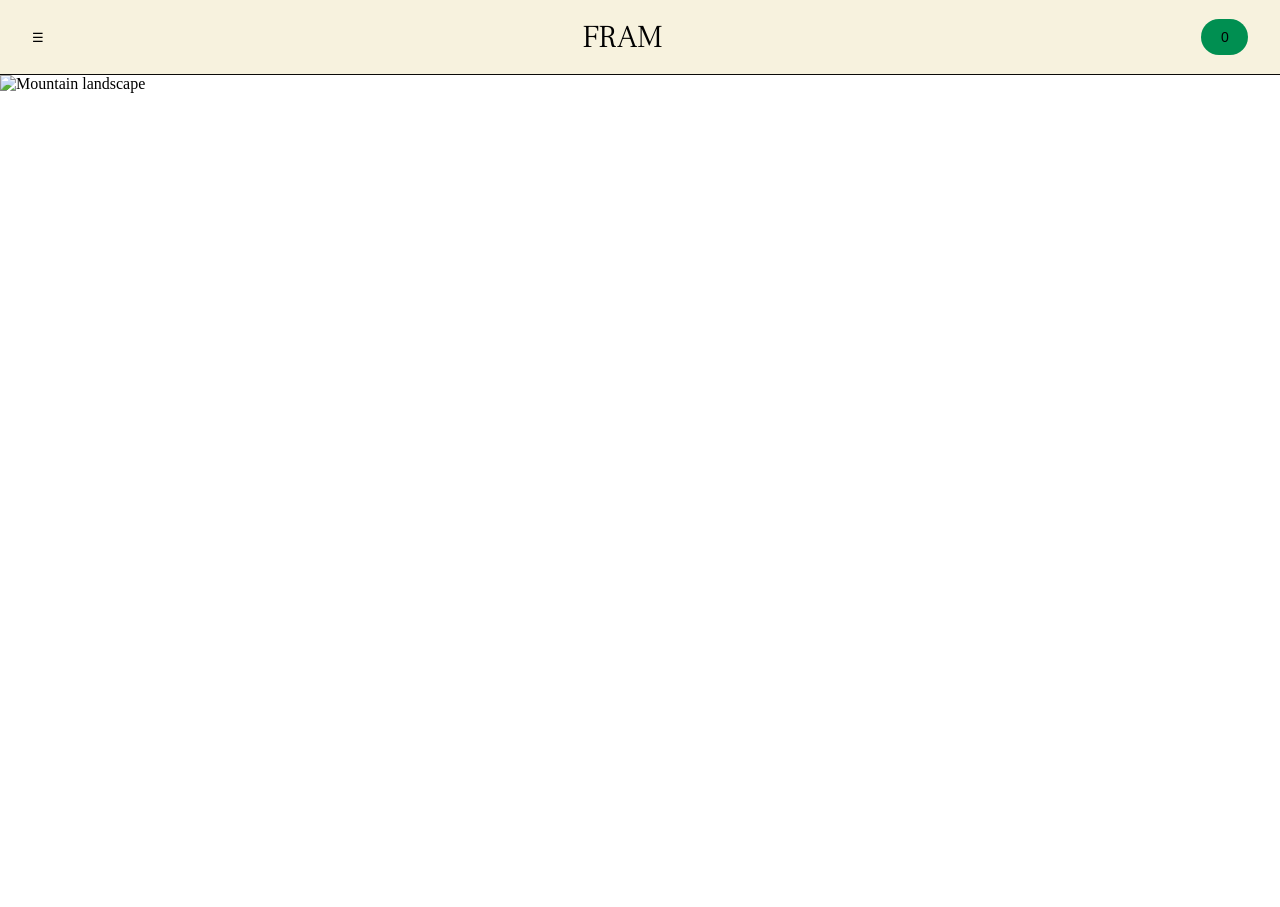
==== index.html @ eb49d2df "Made intro section on landing page for desktop" ====
<!DOCTYPE html>
<html>
    <head>
        <title>FRAM</title>

        <link rel="preconnect" href="https://fonts.googleapis.com">
        <link rel="preconnect" href="https://fonts.gstatic.com" crossorigin>
        <link href="https://fonts.googleapis.com/css2?family=Arimo:ital,wght@0,400..700;1,400..700&family=Frank+Ruhl+Libre:wght@300&display=swap" rel="stylesheet">

        <link rel="stylesheet" href="style.css">
    </head>

    <body>
        <nav class="navbar">
            
          <button class="menu-btn">
           ☰
          </button>

          <h1 class="logo">FRAM</h1>

          <button class="cart-button">
            0
          </button>

        </nav>

        <section class="intro">

            <img
            src="images/header.png"
            alt="Mountain landscape"
            class="intro-image"
        >

            <div class="overlay-content">

                <h2 class="intro-title">FRAM</h2>

                <div class="divider"></div>

                <p class="tagline">
                    Home delivery from<br>your local farms
                </p>

            </div>



        </section>


    </body>
</html>
---- style.css ----
* {
    margin: 0;
    padding: 0;
    box-sizing: border-box;
}
.navbar {

    display: flex;
    justify-content: space-between;
    align-items: center;

    padding: 16px 32px;

    background: #F7F2DE;

    border-bottom: 1px solid #0B0A08;
}

.logo {
    font-family: "Frank Ruhl Libre", serif;
    font-size: 32px;
    font-weight: 300;
    font-style: light;
}

.menu-btn {
    border: none;
    background: transparent;
    padding: 0;

}

.cart-button {
    width: 47px;
    padding: 10px;

    border: none;
    border-radius: 50px;

    background: #008F51;

    font-family: "Arimo", sans-serif;
    font-size: 14px;
    font-weight: 400;

    display: flex;
    justify-content: center;
    align-items: center;
}

.intro {
    position: relative;
    height: calc(100vh - 68px);
    max-height: 850px;
    overflow: hidden;
}

.intro-image {
    width: 100%;
    height: 100%;
    object-fit: cover;
    display: block;
}

.overlay-content {
    position: absolute;

    top: 50%;
    left: 50%;

    transform: translate(-50%, -50%);

    text-align: center;
    color: #FFFFFF;
}

.intro-title {
    font-family: "Frank Ruhl Libre", serif;
    font-weight: 300;
    font-style: light;
    font-size: 200px;
    color: #FFFFFF;
    line-height: 1;

    margin-bottom: 30px;
}

.divider {
    width: 2px;
    height: 208px;

    background: #FFFFFF;

    margin: 0 auto 50px auto;
}

.tagline {
    font-family: "Arimo", sans-serif;
    font-size: 36px;
    font-weight: 400;
    text-transform: uppercase;

    color: #FFFFFF;
    text-align: center;
}
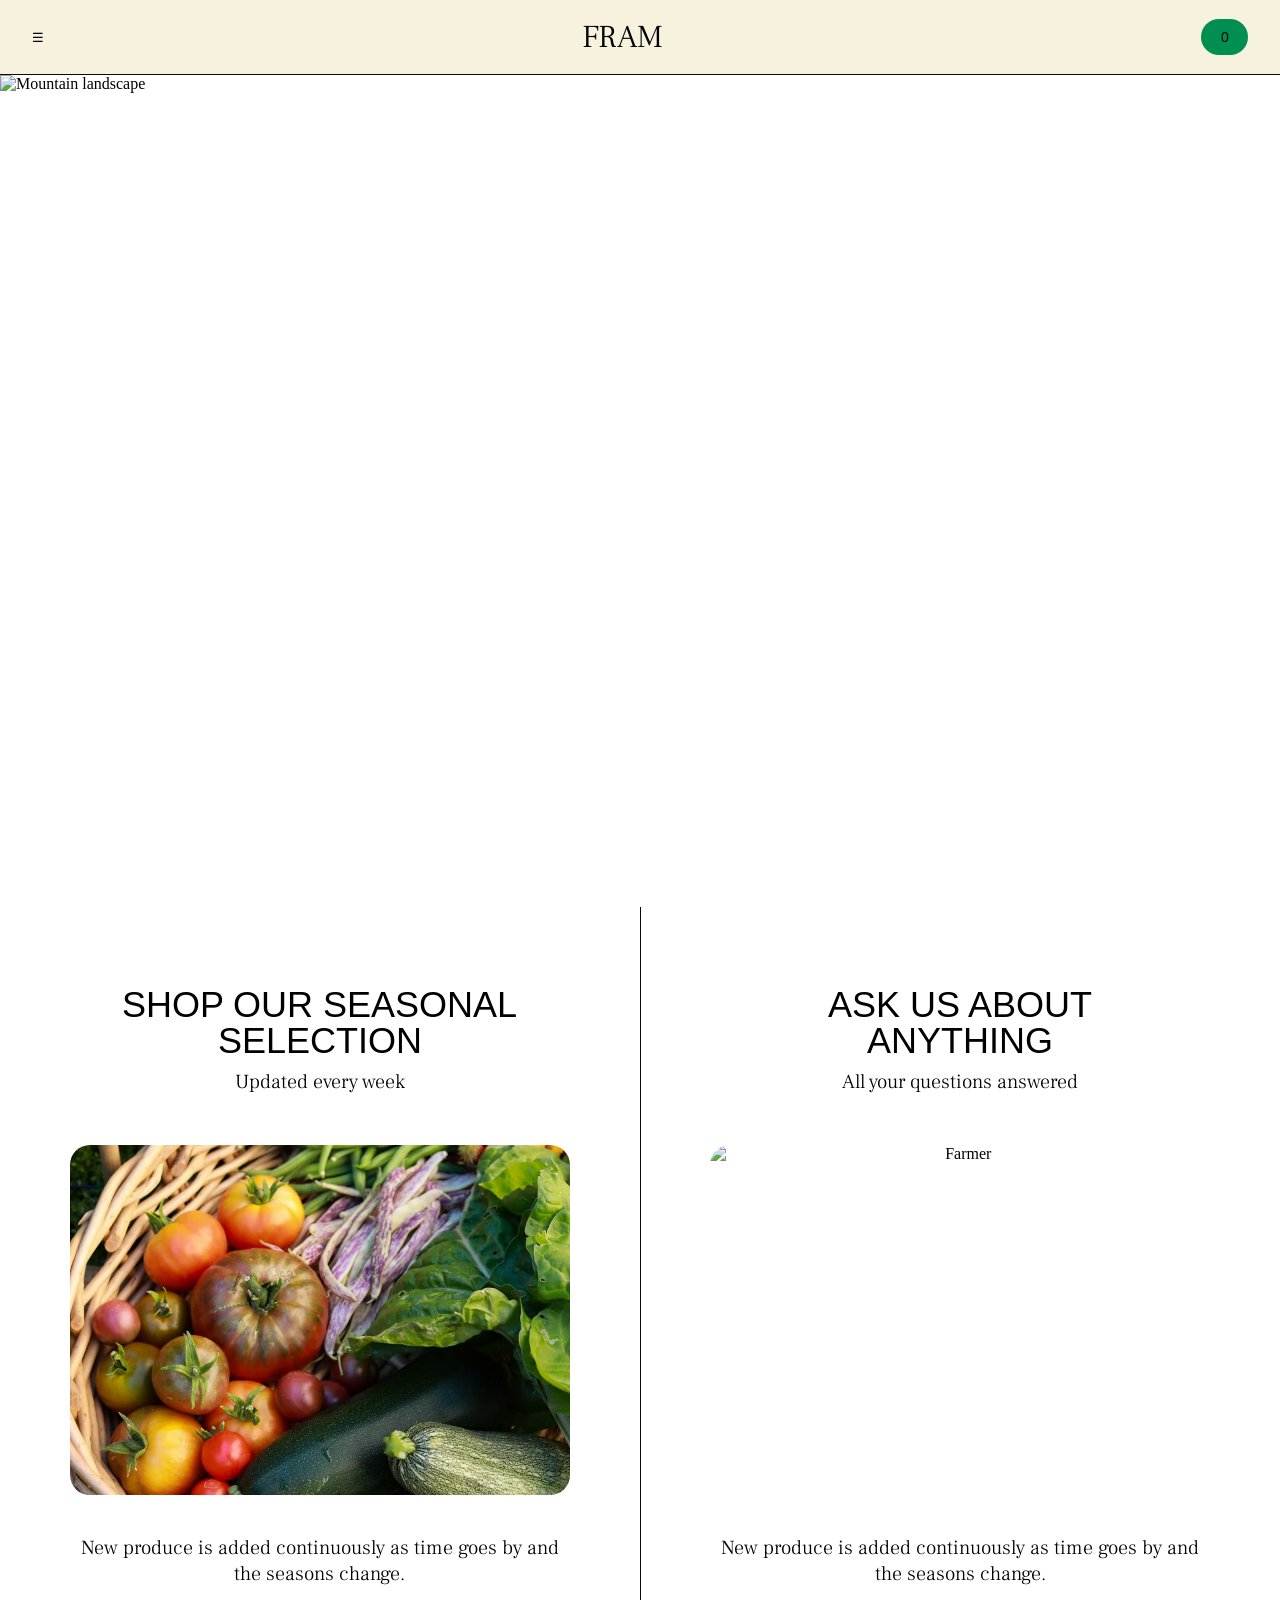
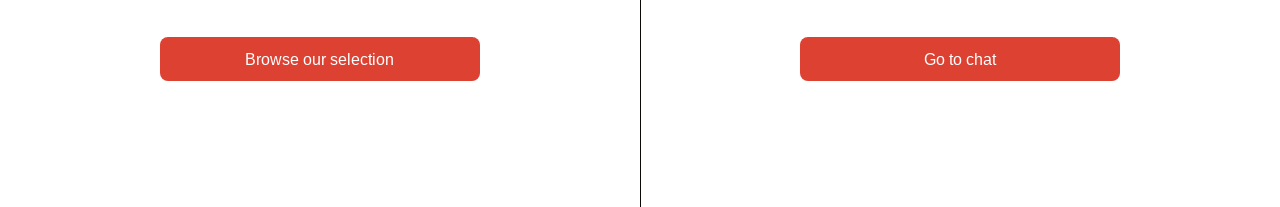
==== commit 8bb2bf84: "Added selection page for desktop" ====
--- a/index.html
+++ b/index.html
@@ -45,9 +45,48 @@
 
             </div>
 
+        </section>
 
+        <!-- SELECTION PAGE -->
 
-        </section>
+        <section class="container">
+
+            <!-- Card 1 -->
+            <div class="card">
+
+              <h3>SHOP OUR SEASONAL SELECTION</h3>
+
+              <p class="subtitle">Updated every week</p>
+
+              <img src="images/shop selection.png" alt="Vegetables">
+
+              <p class="description">
+                New produce is added continuously as time goes by
+                and the seasons change.
+              </p>
+
+              <button>Browse our selection</button>
+
+           </div>
+
+           <!-- Card 2 -->
+           <div class="card">
+              <h3>ASK US ABOUT ANYTHING</h3>
+
+              <p class="subtitle">All your questions answered</p>
+
+              <img src="images/chat.png" alt="Farmer">
+
+              <p class="description">
+                New produce is added continuously as time goes by
+                and the seasons change.
+              </p>
+
+              <button>Go to chat</button>
+
+           </div>
+
+    </section>
 
 
     </body>
--- a/style.css
+++ b/style.css
@@ -102,4 +102,135 @@
 
     color: #FFFFFF;
     text-align: center;
+}
+
+@media (max-width: 768px) {
+
+     .navbar {
+        padding: 16px;
+        min-height: 68px;
+
+        display: flex;
+        justify-content: space-between;
+        align-items: center;
+    }
+
+    .menu-btn i,
+    .menu-btn {
+        font-size: 32px;
+        line-height: 1;
+    }
+
+    .intro {
+        height: calc(100vh - 68px);
+        max-height: 600px;
+    }
+
+    .intro-title {
+        font-size: 75px;
+    }
+
+    .overlay-content {
+        top: 50%;
+    }
+
+   .tagline {
+        font-size: 24px;
+        text-transform: none;
+
+        width: 320px;
+        max-width: 90vw;
+        margin: 0 auto;
+    }
+
+    .divider {
+        height: 250px;
+        width: 1px;
+    }
+
+}
+
+/* SELECTION PAGE */
+
+.container {
+    display: flex;
+    justify-content: center;
+    align-items: stretch;
+
+    min-height: 100vh;
+}
+
+
+.card {
+    flex: 1;
+
+    display: flex;
+    flex-direction: column;
+    align-items: center;
+
+    padding: 80px 50px;
+    text-align: center;
+}
+
+.card:first-child {
+    border-right: 1px solid #0B0A08;
+}
+
+.card h3 {
+    max-width: 400px;
+
+    font-family: "Arimo", sans-serif;
+    font-size: 36px;
+    font-weight: 400;
+    text-transform: uppercase;
+    line-height: 1;
+    margin-bottom: 10px;
+}
+
+.subtitle {
+    font-family: "Frank Ruhl Libre", serif;
+    font-weight: 300;
+    font-style: light;
+    font-size: 20px;
+    margin-bottom: 50px;
+}
+
+.description {
+    max-width: 500px;
+
+    margin: 40px 0;
+
+    font-family: "Frank Ruhl Libre", serif;
+    font-weight: 300;
+    font-style: light;
+    font-size: 20px;
+}
+
+.card img {
+    width: 100%;
+    max-width: 500px;
+
+    height: 350px;
+
+    object-fit: cover;
+    border-radius: 20px;
+}
+
+.card button {
+    margin-top: 10px;
+
+    width: 320px;
+    height: 44px;
+
+    background: #DC4131;
+    color: #FFFFFF;
+
+    font-family: "Arimo", sans-serif;
+    font-size: 16px;
+    font-weight: 400;
+
+    border: none;
+    border-radius: 8px;
+
+    padding: 10px 16px;
 }
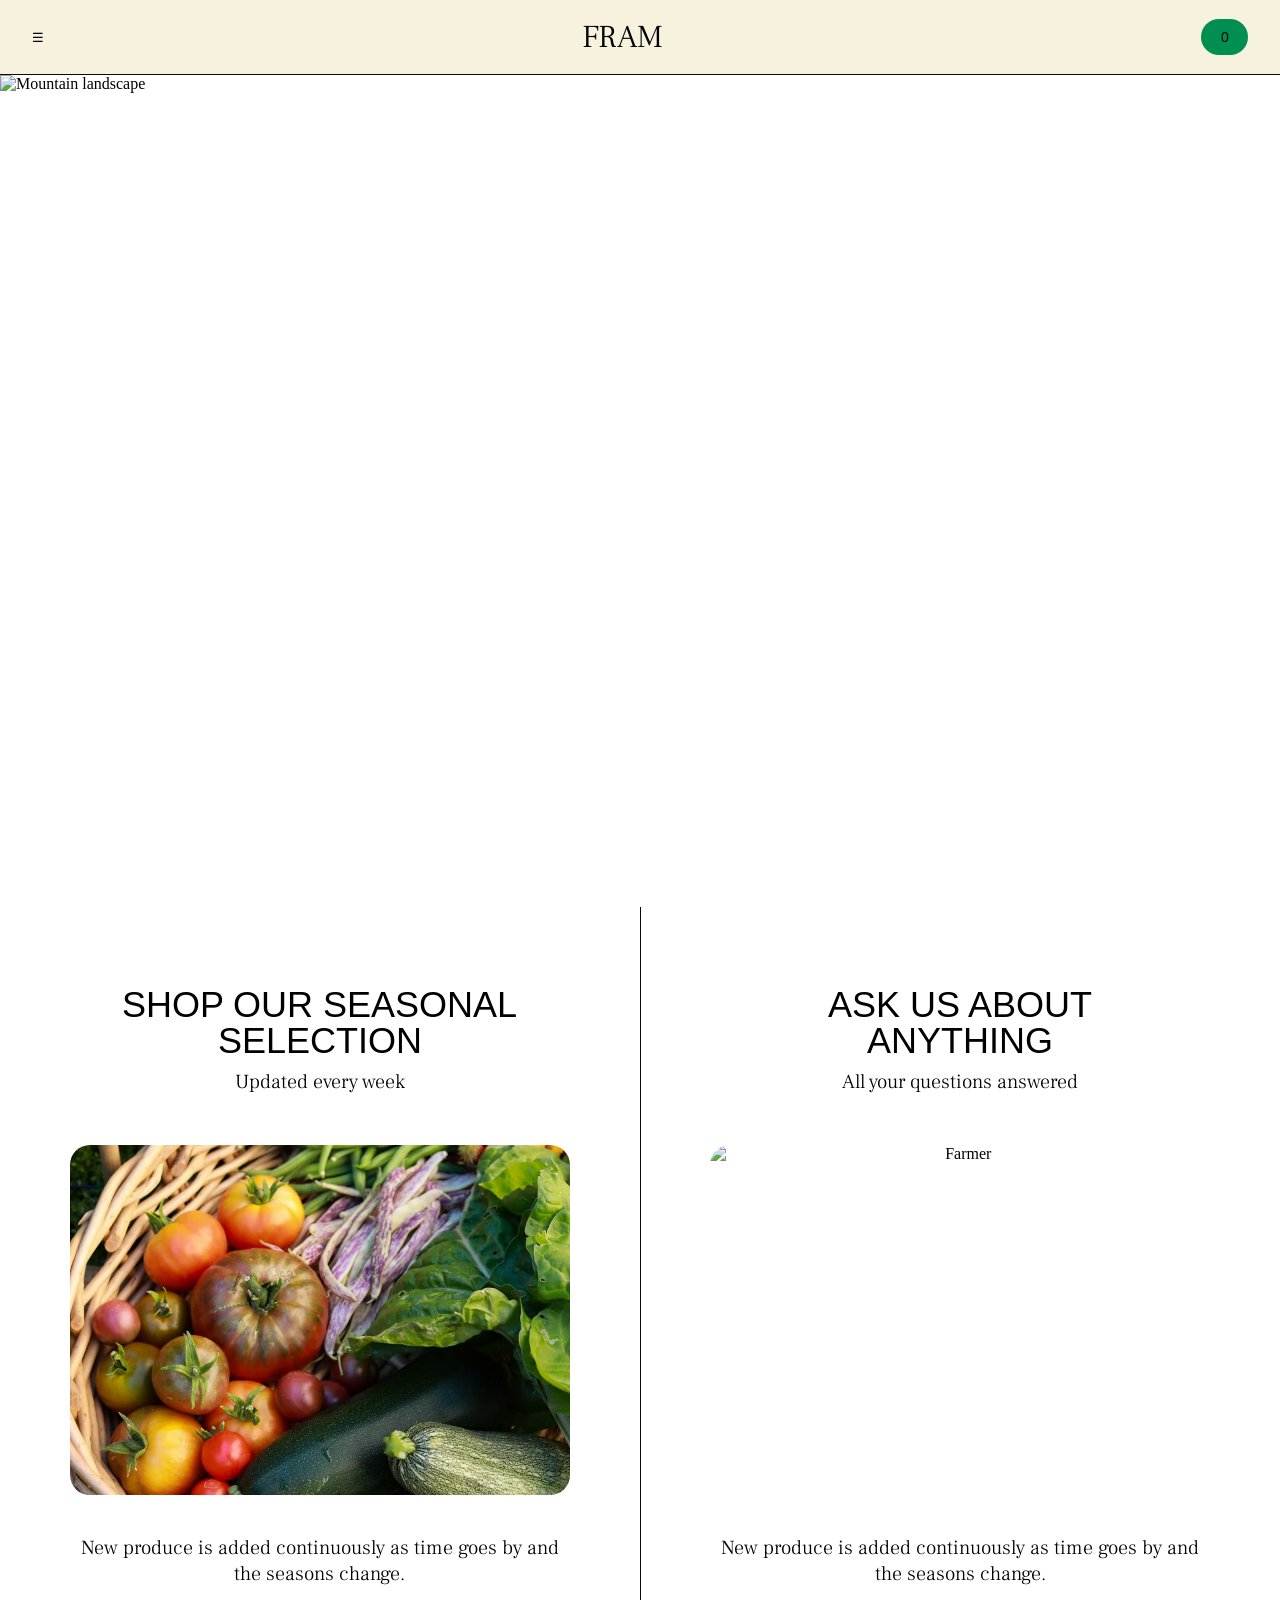
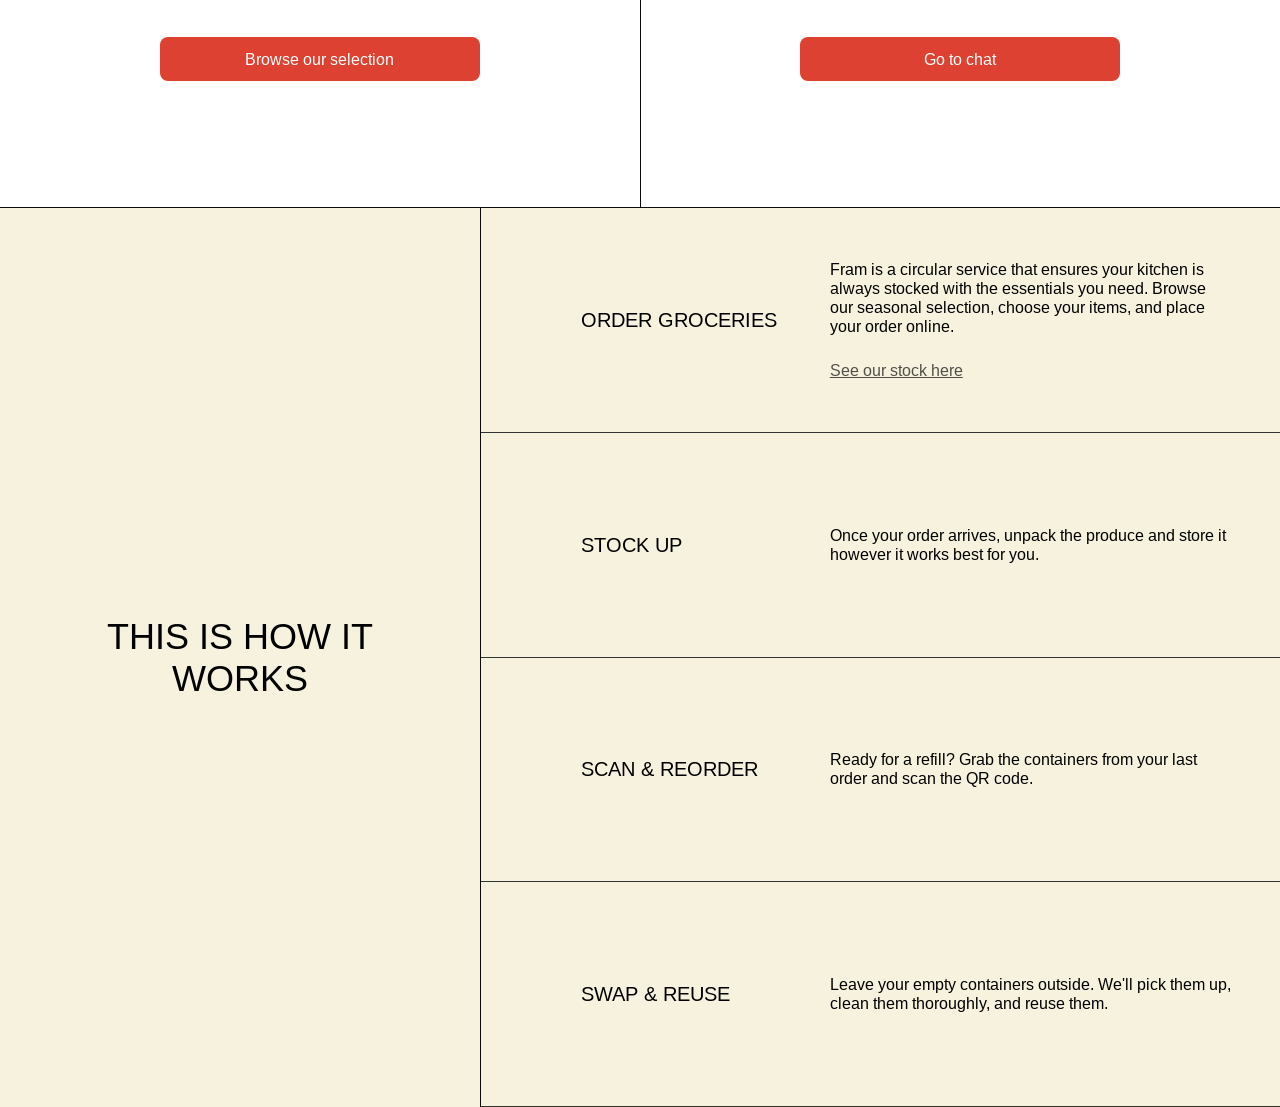
==== commit fd22409c: "Added "how it works" page for desktop" ====
--- a/index.html
+++ b/index.html
@@ -88,6 +88,68 @@
 
     </section>
 
+    <!-- HOW IT WORKS -->
+
+    <section class="how-it-works">
+
+  <div class="title-panel">
+    <h3>THIS IS HOW IT WORKS</h3>
+  </div>
+
+  <div class="steps">
+
+    <div class="step">
+      <h4>ORDER GROCERIES</h4>
+
+      <div class="content">
+        <p>
+          Fram is a circular service that ensures your kitchen is always
+          stocked with the essentials you need. Browse our seasonal
+          selection, choose your items, and place your order online.
+        </p>
+
+        <a href="#">See our stock here</a>
+      </div>
+    </div>
+
+    <div class="step">
+      <h4>STOCK UP</h4>
+
+      <div class="content">
+        <p>
+          Once your order arrives, unpack the produce and store it however
+          it works best for you.
+        </p>
+      </div>
+    </div>
+
+    <div class="step">
+      <h4>SCAN & REORDER</h4>
+
+      <div class="content">
+        <p>
+          Ready for a refill? Grab the containers from your last order and
+          scan the QR code.
+        </p>
+      </div>
+    </div>
+
+    <div class="step">
+      <h4>SWAP & REUSE</h4>
+
+      <div class="content">
+        <p>
+          Leave your empty containers outside. We'll pick them up, clean
+          them thoroughly, and reuse them.
+        </p>
+      </div>
+    </div>
+
+  </div>
+
+</section>
+
+
 
     </body>
 </html>
--- a/style.css
+++ b/style.css
@@ -104,6 +104,195 @@
     text-align: center;
 }
 
+
+/* SELECTION PAGE */
+
+
+.container {
+    background-color: #FFFFFF;
+    display: flex;
+    justify-content: center;
+    align-items: stretch;
+
+    min-height: 100vh;
+}
+
+
+.card {
+    flex: 1;
+
+    display: flex;
+    flex-direction: column;
+    align-items: center;
+
+    padding: 80px 50px;
+    text-align: center;
+}
+
+.card:first-child {
+    border-right: 1px solid #0B0A08;
+}
+
+.card h3 {
+    max-width: 400px;
+
+    font-family: "Arimo", sans-serif;
+    font-size: 36px;
+    font-weight: 400;
+    text-transform: uppercase;
+    line-height: 1;
+    margin-bottom: 10px;
+}
+
+.card p {
+    font-family: "Frank Ruhl Libre", serif;
+    font-weight: 300;
+    font-style: light;
+    font-size: 20px;
+}
+
+.subtitle {
+    margin-bottom: 50px;
+}
+
+.description {
+    max-width: 500px;
+
+    margin: 40px 0;
+}
+
+.card img {
+    width: 100%;
+    max-width: 500px;
+
+    height: 350px;
+
+    object-fit: cover;
+    border-radius: 20px;
+}
+
+.card button {
+    margin-top: 10px;
+
+    width: 320px;
+    height: 44px;
+
+    background: #DC4131;
+    color: #FFFFFF;
+
+    font-family: "Arimo", sans-serif;
+    font-size: 16px;
+    font-weight: 400;
+
+    border: none;
+    border-radius: 8px;
+
+    padding: 10px 16px;
+}
+
+/* HOW IT WORKS */
+
+/* Outer container */
+
+.how-it-works {
+  display: flex;
+
+  min-height: 100vh;
+
+  background: #F7F2DE;
+
+  border-top: 1px solid #0B0A08;
+}
+
+/* Left Column */
+
+.title-panel {
+  flex: 1;
+
+  display: flex;
+  justify-content: center;
+  align-items: center;
+  width: 489px;
+
+  padding: 40px;
+
+  border-right: 1px solid #0B0A08;
+}
+
+.title-panel h3 {
+    font-family: "Arimo", sans-serif;
+    font-size: 36px;
+    font-weight: 400;
+    text-transform: uppercase;
+    text-align: center;
+
+    max-width: 320px;
+}
+
+/* Right Column */
+
+.steps {
+  flex: 2;
+
+  display: flex;
+  flex-direction: column;
+}
+
+.step {
+  flex: 1;
+
+  display: flex;
+
+  border-bottom: 1px solid #333;
+
+}
+
+.step h4 {
+  flex: 1;
+
+  display: flex;
+  align-items: center;
+
+  padding: 0px 0px 0px 100px;
+
+  font-family: "Arimo", sans-serif;
+  font-size: 20px;
+  font-weight: 400;
+  text-transform: uppercase;
+}
+
+.content {
+  flex: 2;
+
+  display: flex;
+  flex-direction: column;
+  justify-content: center;
+
+  padding: 3rem;
+}
+
+.content p {
+  max-width: 500px;
+
+  font-family: "Arimo", sans-serif;
+  font-size: 16px;
+  font-weight: 400;
+  
+}
+
+.content a {
+  margin-top: 25px;
+
+  font-family: "Arimo", sans-serif;
+  font-size: 16px;
+  font-weight: 400;
+
+  color: #0B0A08B3;
+
+  }
+
+/* MOBILE */
+
 @media (max-width: 768px) {
 
      .navbar {
@@ -148,89 +337,39 @@
         width: 1px;
     }
 
-}
-
-/* SELECTION PAGE */
-
-.container {
-    display: flex;
-    justify-content: center;
-    align-items: stretch;
-
-    min-height: 100vh;
-}
-
-
-.card {
-    flex: 1;
-
-    display: flex;
-    flex-direction: column;
-    align-items: center;
-
-    padding: 80px 50px;
-    text-align: center;
-}
-
-.card:first-child {
-    border-right: 1px solid #0B0A08;
-}
-
-.card h3 {
-    max-width: 400px;
-
-    font-family: "Arimo", sans-serif;
-    font-size: 36px;
-    font-weight: 400;
-    text-transform: uppercase;
-    line-height: 1;
-    margin-bottom: 10px;
-}
-
-.subtitle {
-    font-family: "Frank Ruhl Libre", serif;
-    font-weight: 300;
-    font-style: light;
-    font-size: 20px;
-    margin-bottom: 50px;
-}
-
-.description {
-    max-width: 500px;
-
-    margin: 40px 0;
-
-    font-family: "Frank Ruhl Libre", serif;
-    font-weight: 300;
-    font-style: light;
-    font-size: 20px;
-}
-
-.card img {
-    width: 100%;
-    max-width: 500px;
-
-    height: 350px;
-
-    object-fit: cover;
-    border-radius: 20px;
-}
-
-.card button {
-    margin-top: 10px;
-
-    width: 320px;
-    height: 44px;
-
-    background: #DC4131;
-    color: #FFFFFF;
-
-    font-family: "Arimo", sans-serif;
-    font-size: 16px;
-    font-weight: 400;
-
-    border: none;
-    border-radius: 8px;
-
-    padding: 10px 16px;
+    /* SELECTION PAGE */
+
+    .container {
+        flex-direction: column;
+    }
+
+    .card:first-child {
+        border-right: none;
+        border-bottom: 1px solid #0B0A08;
+    }
+
+    .card {
+        padding: 60px 20px;
+    }
+
+    .card h3 {
+        font-size: 24px;
+        line-height: 24px;
+    }
+
+    .card p {
+        font-size: 16px;
+        line-height: 100%;
+        letter-spacing: 0;
+    }
+
+    button {
+        width: 100%;
+        max-width: 330px;
+    }
+
+    .card img {
+        height: 250px;
+    }
+
 }
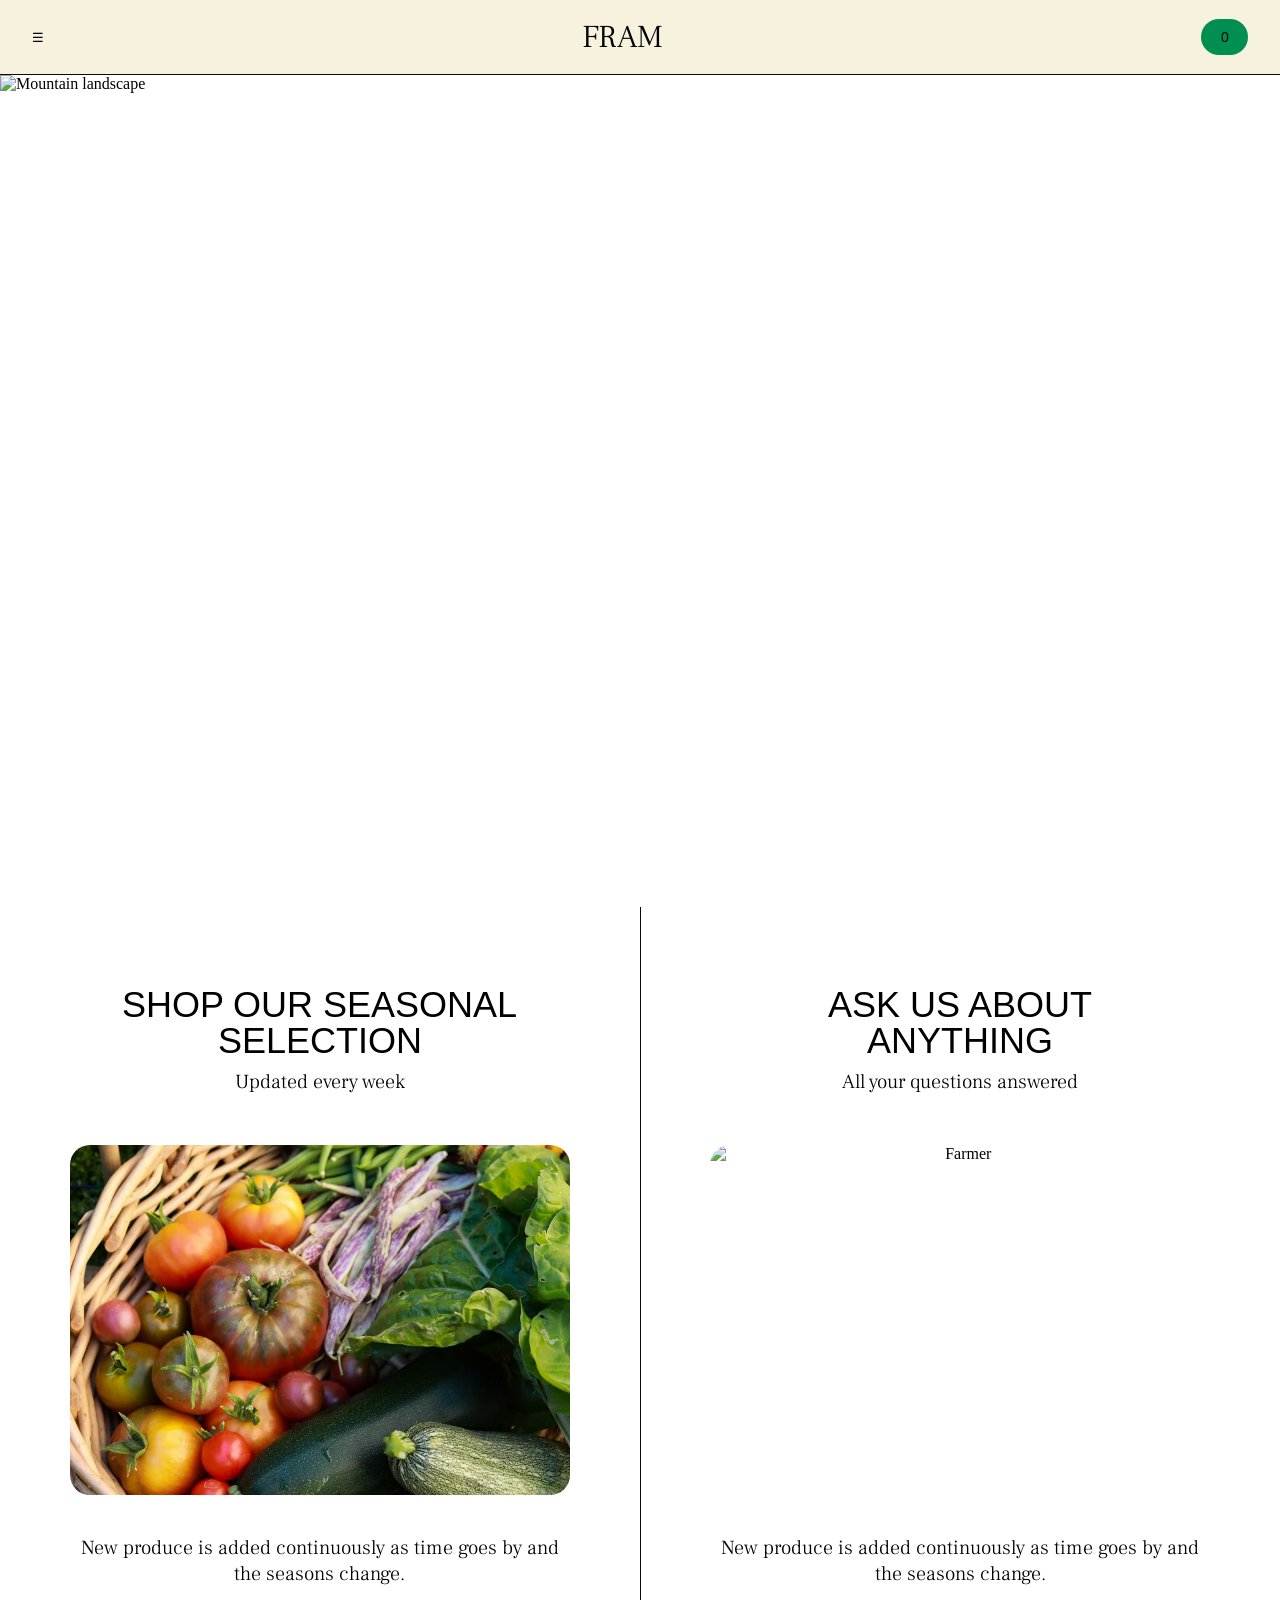
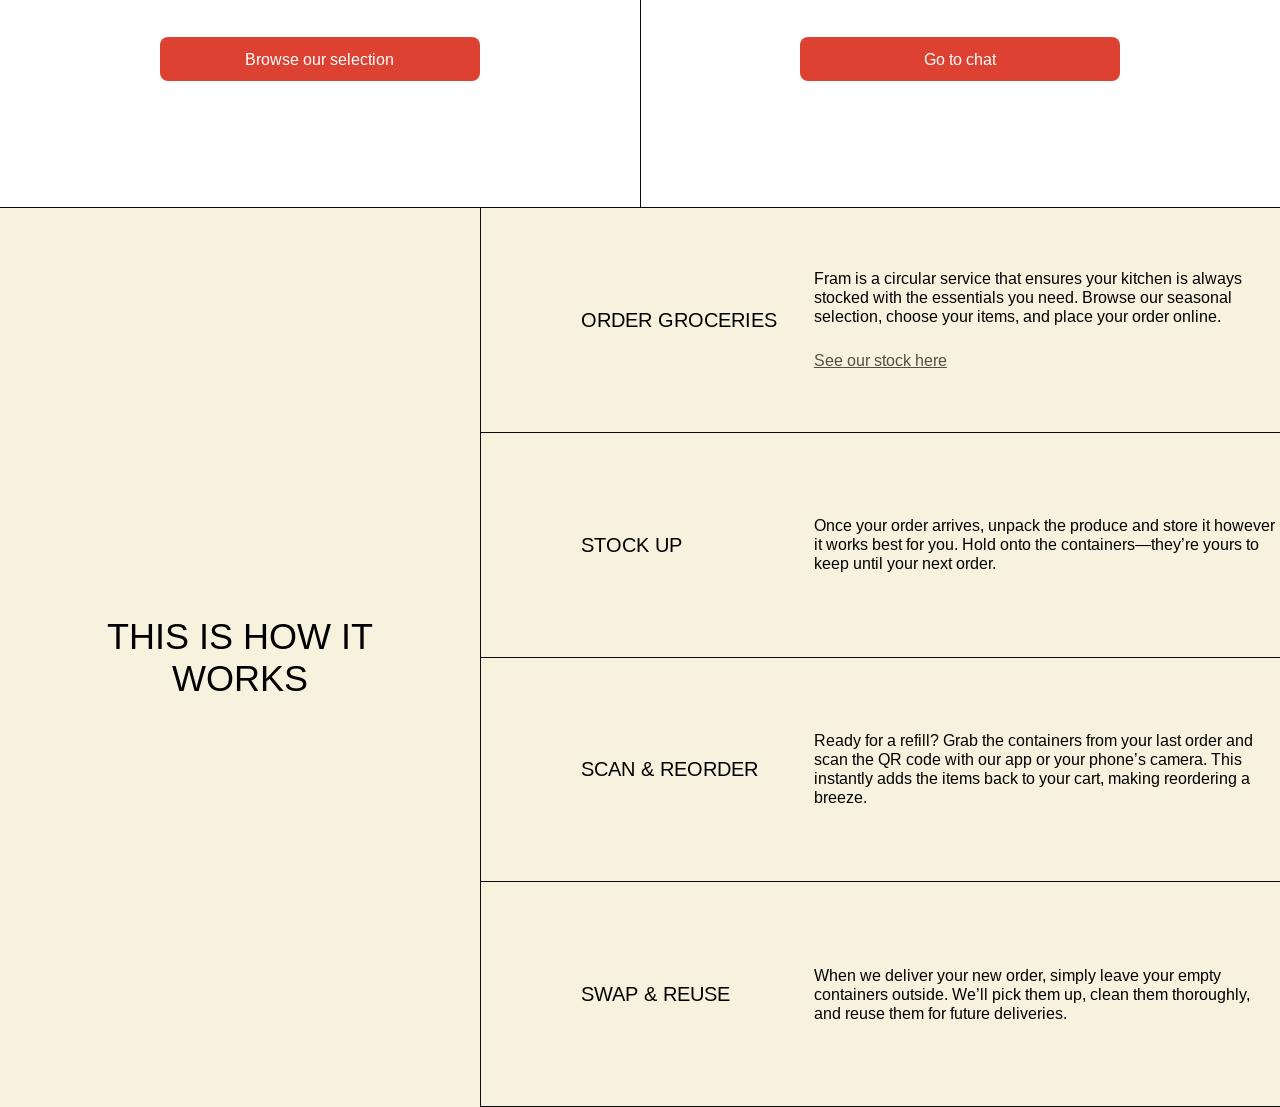
==== commit 5a85824e: "Made "how it works" page mobile responsive and corrected content text" ====
--- a/index.html
+++ b/index.html
@@ -117,8 +117,8 @@
 
       <div class="content">
         <p>
-          Once your order arrives, unpack the produce and store it however
-          it works best for you.
+          Once your order arrives, unpack the produce and store it however it works best for you. 
+          Hold onto the containers—they’re yours to keep until your next order.
         </p>
       </div>
     </div>
@@ -128,8 +128,8 @@
 
       <div class="content">
         <p>
-          Ready for a refill? Grab the containers from your last order and
-          scan the QR code.
+          Ready for a refill? Grab the containers from your last order and scan the QR code with our app or your phone’s camera. 
+          This instantly adds the items back to your cart, making reordering a breeze.
         </p>
       </div>
     </div>
@@ -139,8 +139,8 @@
 
       <div class="content">
         <p>
-          Leave your empty containers outside. We'll pick them up, clean
-          them thoroughly, and reuse them.
+        When we deliver your new order, simply leave your empty containers outside. 
+        We’ll pick them up, clean them thoroughly, and reuse them for future deliveries.
         </p>
       </div>
     </div>
--- a/style.css
+++ b/style.css
@@ -212,7 +212,6 @@
   display: flex;
   justify-content: center;
   align-items: center;
-  width: 489px;
 
   padding: 40px;
 
@@ -243,7 +242,7 @@
 
   display: flex;
 
-  border-bottom: 1px solid #333;
+  border-bottom: 1px solid #0B0A08;
 
 }
 
@@ -267,8 +266,6 @@
   display: flex;
   flex-direction: column;
   justify-content: center;
-
-  padding: 3rem;
 }
 
 .content p {
@@ -363,7 +360,7 @@
         letter-spacing: 0;
     }
 
-    button {
+    .card button {
         width: 100%;
         max-width: 330px;
     }
@@ -372,4 +369,42 @@
         height: 250px;
     }
 
-}+    /* HOW IT WORKS */
+
+    .how-it-works {
+    flex-direction: column;
+  }
+
+  /* TITLE */
+
+  .title-panel {
+    min-height: 200px;
+
+    padding: 90px 0px 45px 0px;
+
+    border-right: none;
+    border-bottom: 1px solid #0B0A08;
+  }
+
+  .title-panel h3 {
+    font-size: 24px;
+    max-width: 240px;
+  }
+
+  /* STEPS */
+
+  .step {
+    flex-direction: column;
+
+    gap: 24px;
+    padding: 45px
+  }
+
+  .step h4 {
+    font-size: 18px;
+    align-items: flex-start;
+    padding: 0px;
+  }
+
+}
+
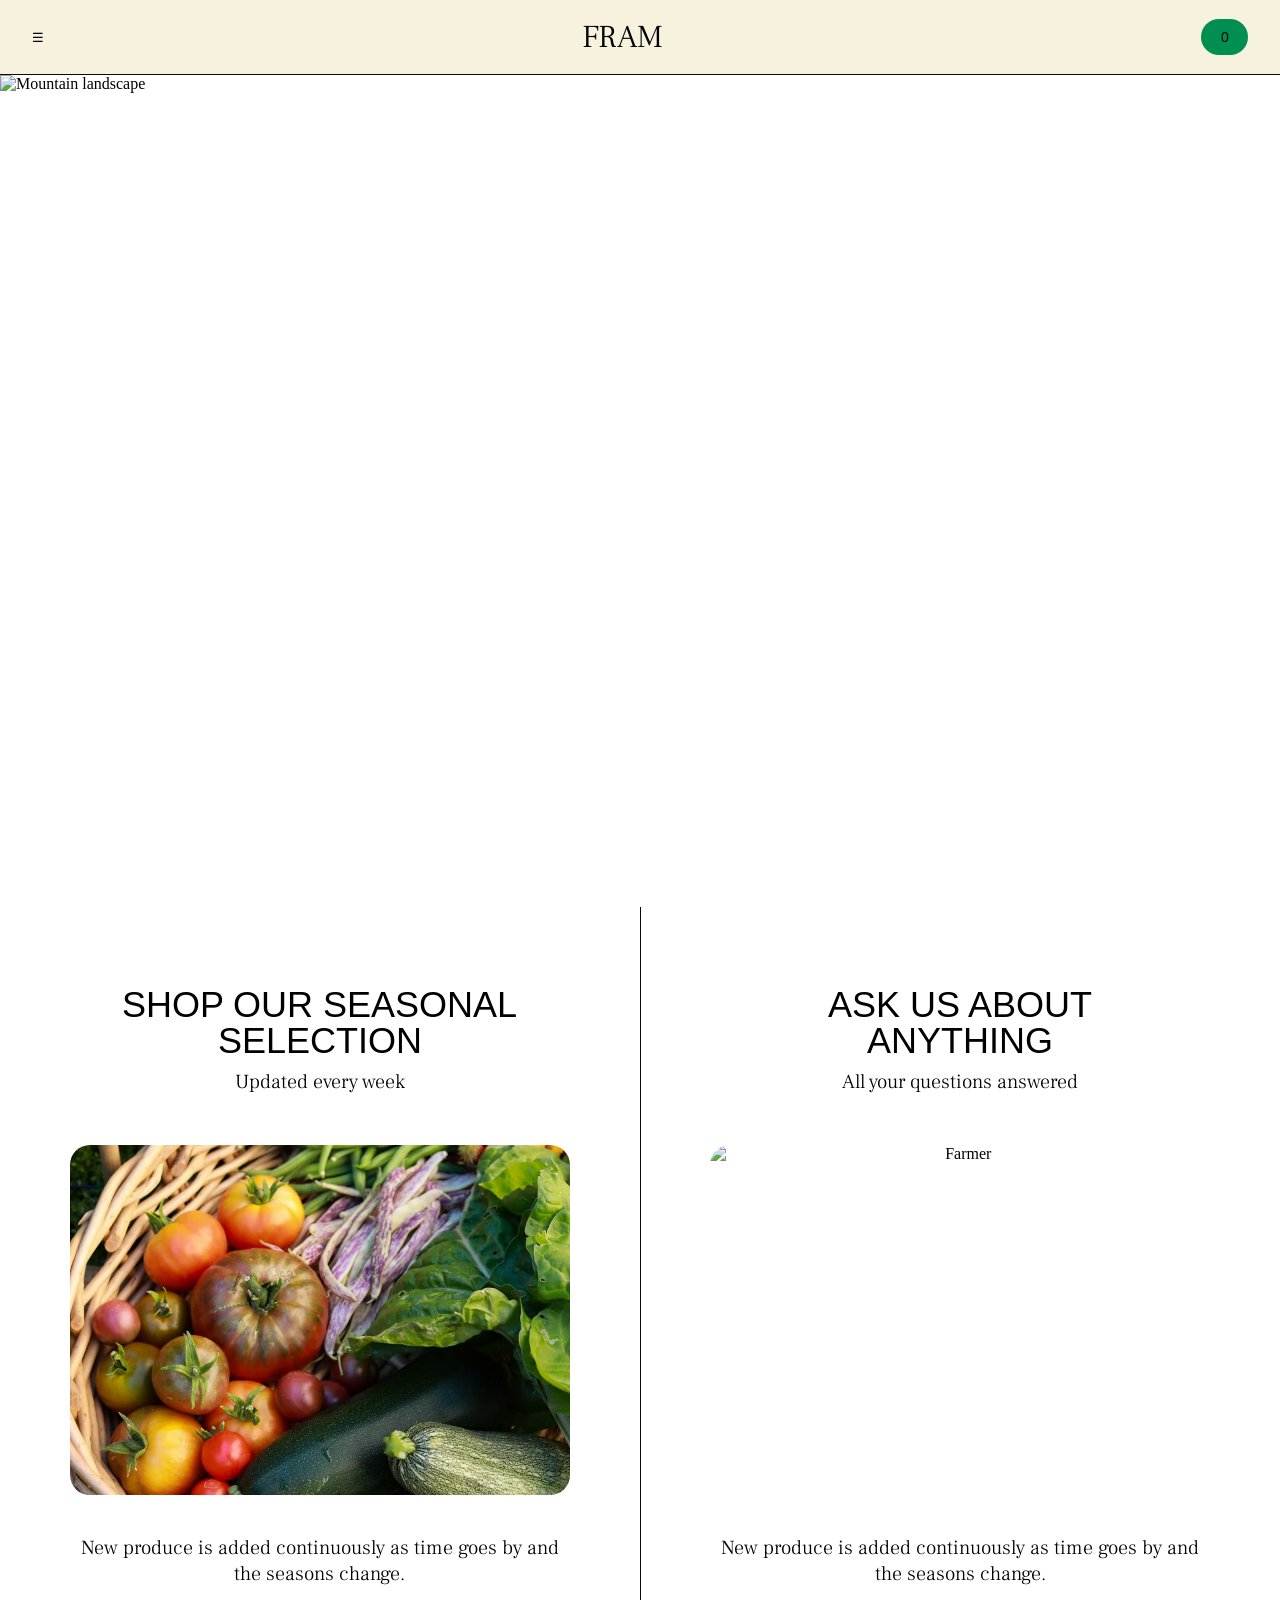
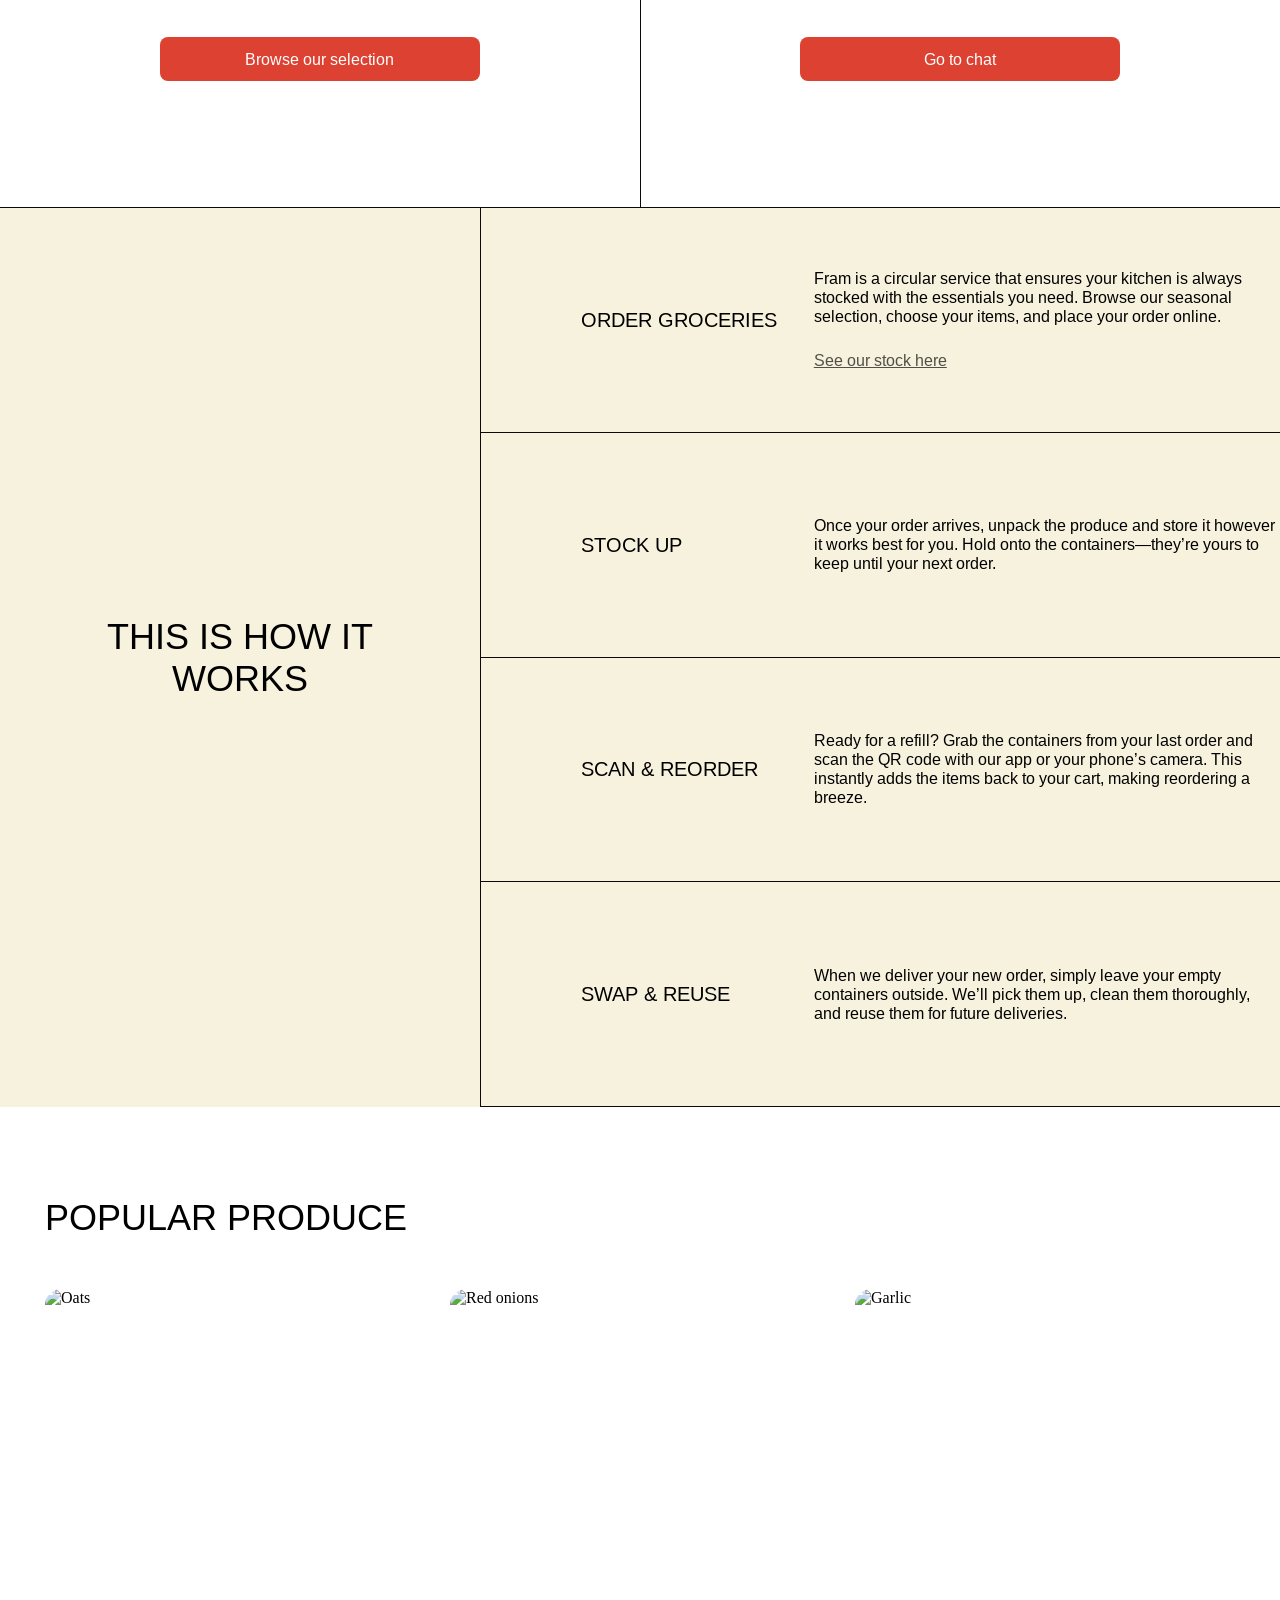
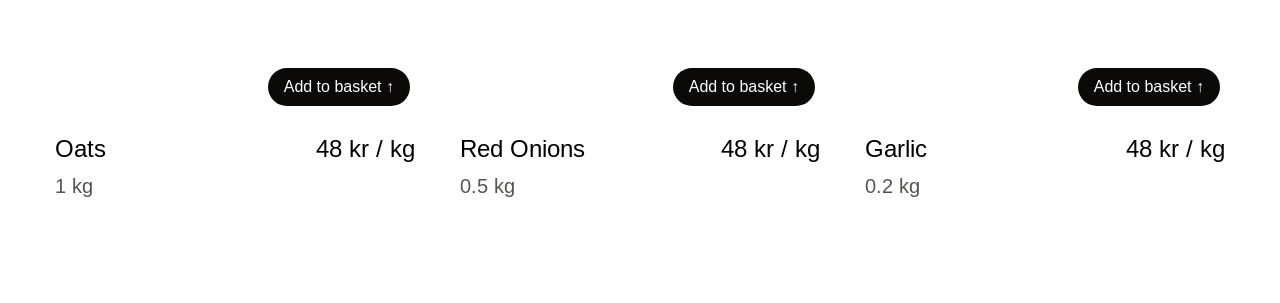
==== commit 2aa04ce9: "Added produce selection page for desktop and mobile" ====
--- a/index.html
+++ b/index.html
@@ -149,6 +149,106 @@
 
 </section>
 
+<!-- POPULAR PRODUCE -->
+
+<section class="popular-produce">
+
+  <h3 class="produce-heading">
+    POPULAR PRODUCE
+  </h3>
+
+  <div class="produce-list">
+
+    <article class="produce-card">
+
+      <div class="produce-image-wrapper">
+        
+        <img src="images/oats.png" alt="Oats"
+        class="produce-image">
+
+        <button class="basket-btn">
+          Add to basket ↑
+        </button>
+
+      </div>
+
+      <div class="produce-info">
+
+        <div class="produce-row">
+          <h4>Oats</h4>
+          <span>48 kr / kg</span>
+        </div>
+
+        <p>1 kg</p>
+
+      </div>
+
+    </article>
+
+
+
+    <!-- Product 2 -->
+        <article class="produce-card">
+
+            <div class="produce-image-wrapper">
+
+                <img
+                    src="images/red onions.png"
+                    alt="Red onions"
+                    class="produce-image">
+
+                <button class="basket-btn">
+                    Add to basket ↑
+                </button>
+
+            </div>
+
+            <div class="produce-info">
+
+                <div class="produce-row">
+                    <h4>Red Onions</h4>
+                    <span>48 kr / kg</span>
+                </div>
+
+                <p>0.5 kg</p>
+
+            </div>
+
+        </article>
+
+        <!-- Product 3 -->
+        <article class="produce-card">
+
+            <div class="produce-image-wrapper">
+
+                <img
+                    src="images/garlic.png"
+                    alt="Garlic"
+                    class="produce-image">
+
+                <button class="basket-btn">
+                    Add to basket ↑
+                </button>
+
+            </div>
+
+            <div class="produce-info">
+
+                <div class="produce-row">
+                    <h4>Garlic</h4>
+                    <span>48 kr / kg</span>
+                </div>
+
+                <p>0.2 kg</p>
+
+            </div>
+
+        </article>
+
+  </div>
+
+</section>
+
 
 
     </body>
--- a/style.css
+++ b/style.css
@@ -2,6 +2,7 @@
     margin: 0;
     padding: 0;
     box-sizing: border-box;
+
 }
 .navbar {
 
@@ -288,7 +289,133 @@
 
   }
 
+  /* POPULAR PRODUCE */
+
+/* Section Containe */
+
+.popular-produce {
+  background: #FFFFFF;
+
+  padding: 90px 45px;
+  gap: 45px;
+}
+
+/* Style heading */
+
+.produce-heading {
+  font-family: "Arimo", sans-serif;
+  font-size: 36px;
+  font-weight: 400;
+  text-transform: uppercase;
+
+  margin-bottom: 50px;
+}
+
+/*Horizontal Product Layout*/
+
+.produce-list {
+  display: flex;
+
+  gap: 25px;
+}
+
+/*Make Cards Flexible*/
+
+.produce-card {
+  flex: 1;
+  display: flex;
+  flex-direction: column;
+}
+
+/*Create the Image Area*/
+
+.produce-image-wrapper {
+  position: relative;
+
+  overflow: hidden;
+
+
+}
+
+/*Make Images Fill the Card*/
+
+.produce-image {
+  width: 100%;
+  height: 432px;
+
+  object-fit: cover;
+
+  border-radius: 16px;
+  display: block;
+}
+
+/*Position the Button*/
+
+.basket-btn {
+  position: absolute;
+
+  right: 15px;
+  bottom: 15px;
+
+  border: none;
+  border-radius: 44px;
+
+  background: #0B0A08;
+  color: #FFFFFF;
+
+  padding: 10px 16px;
+  gap: 10px;
+
+  font-size: 16px;
+
+}
+
+/*Build Product Information, The name and price sit on one line.*/
+
+.produce-info {
+  padding: 15px 10px;
+}
+.produce-row {
+  display: flex;
+
+  justify-content: space-between;
+
+  align-items: center;
+
+  margin-bottom: 10px;
+}
+
+/*Typography*/
+
+.produce-row h4 {
+  font-family: "Arimo", sans-serif;
+  font-size: 24px;
+  font-weight: 400;
+}
+
+.produce-row span {
+  font-family: "Arimo", sans-serif;
+  font-size: 24px;
+  font-weight: 400;
+}
+
+.produce-info p {
+
+  color: #0B0A08B3;
+
+  font-family: "Arimo", sans-serif;
+  font-size: 20px;
+  font-weight: 400;
+}
+
+
+
+
+
 /* MOBILE */
+
+
+
 
 @media (max-width: 768px) {
 
@@ -406,5 +533,46 @@
     padding: 0px;
   }
 
-}
-
+  /* PRODUCE SELECTION */
+
+   .produce-list {
+
+        overflow-x: auto;
+
+        display: flex;
+
+        gap: 20px;
+
+        padding-bottom: 20px;
+
+        scroll-behavior: smooth;
+    }
+
+    .produce-list::-webkit-scrollbar {
+    display: none;
+}
+
+    .produce-card {
+
+        min-width: 320px;
+
+        flex-shrink: 0;
+    }
+
+    .produce-heading {
+        font-size: 24px;
+    }
+    .produce-row h4 {
+        font-size: 20px;
+    }
+    
+    .produce-row span {
+        font-size: 20px;
+    }
+
+}
+
+
+
+
+
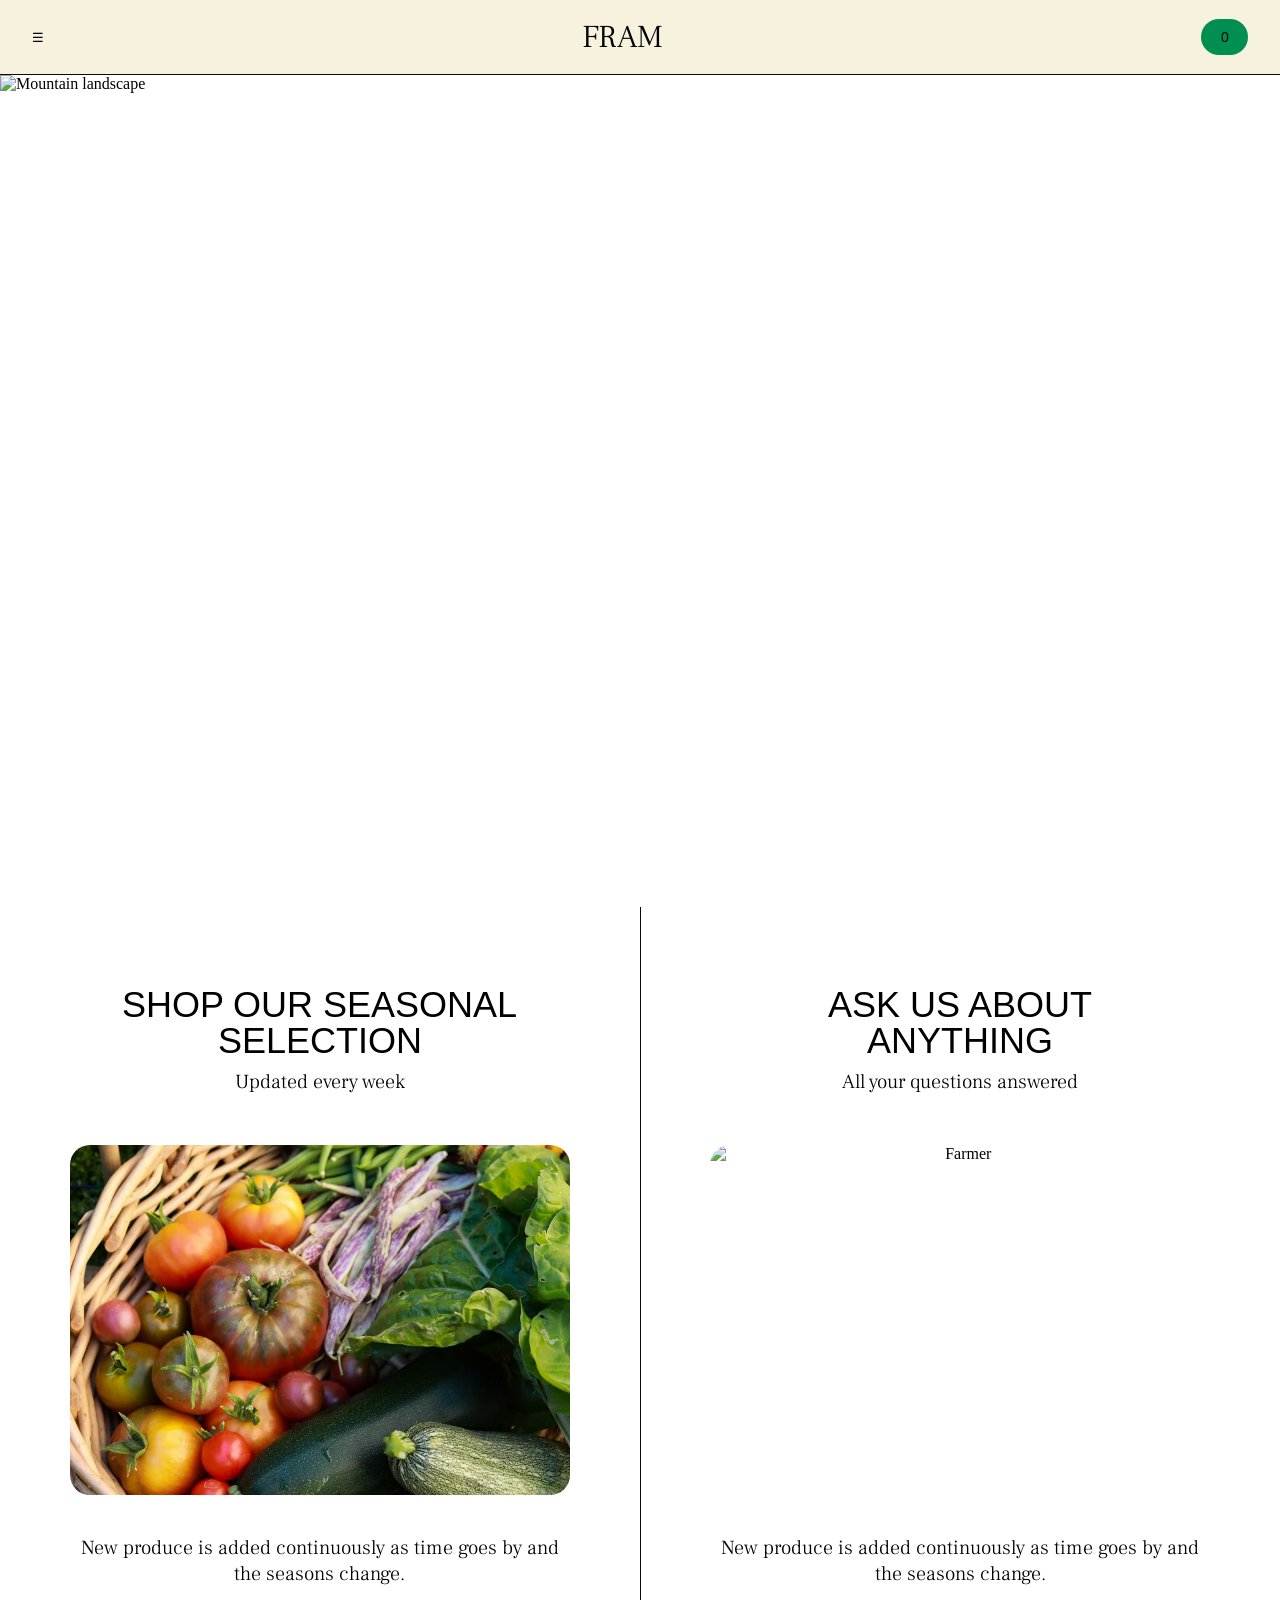
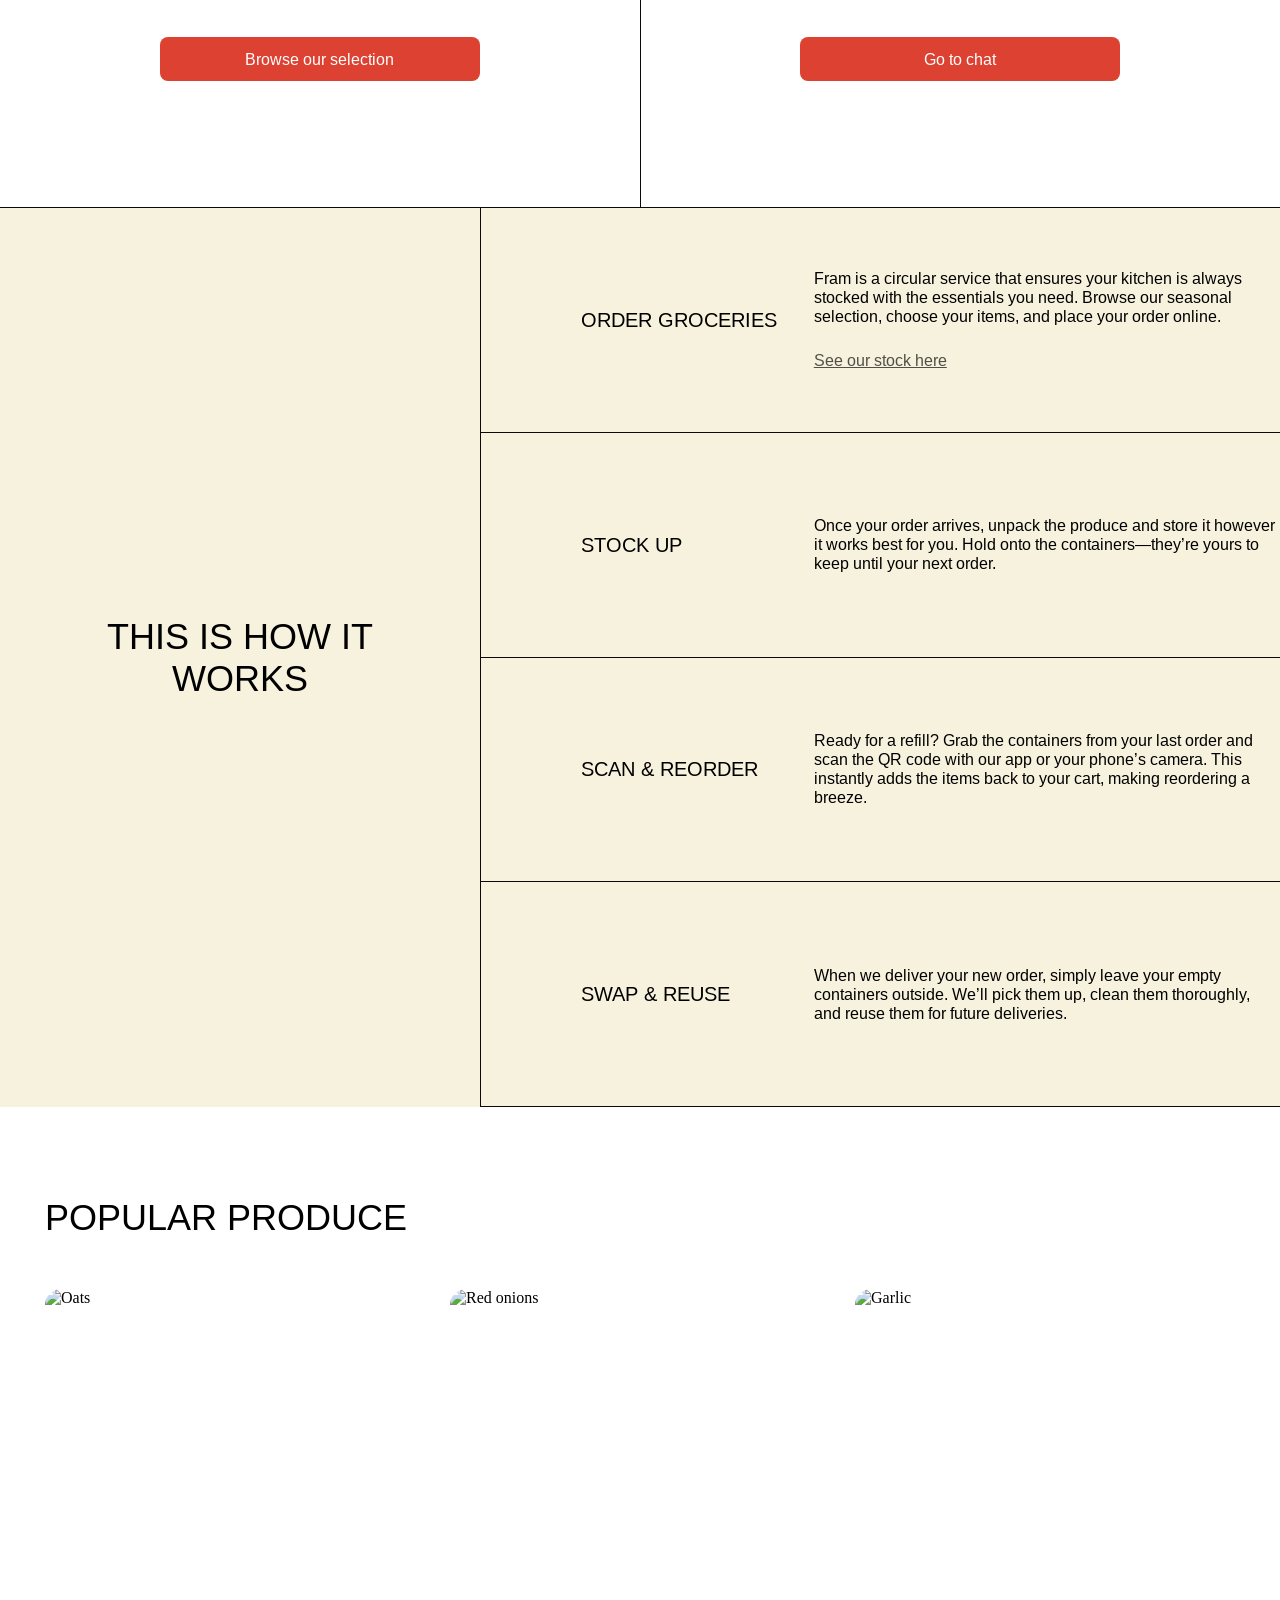
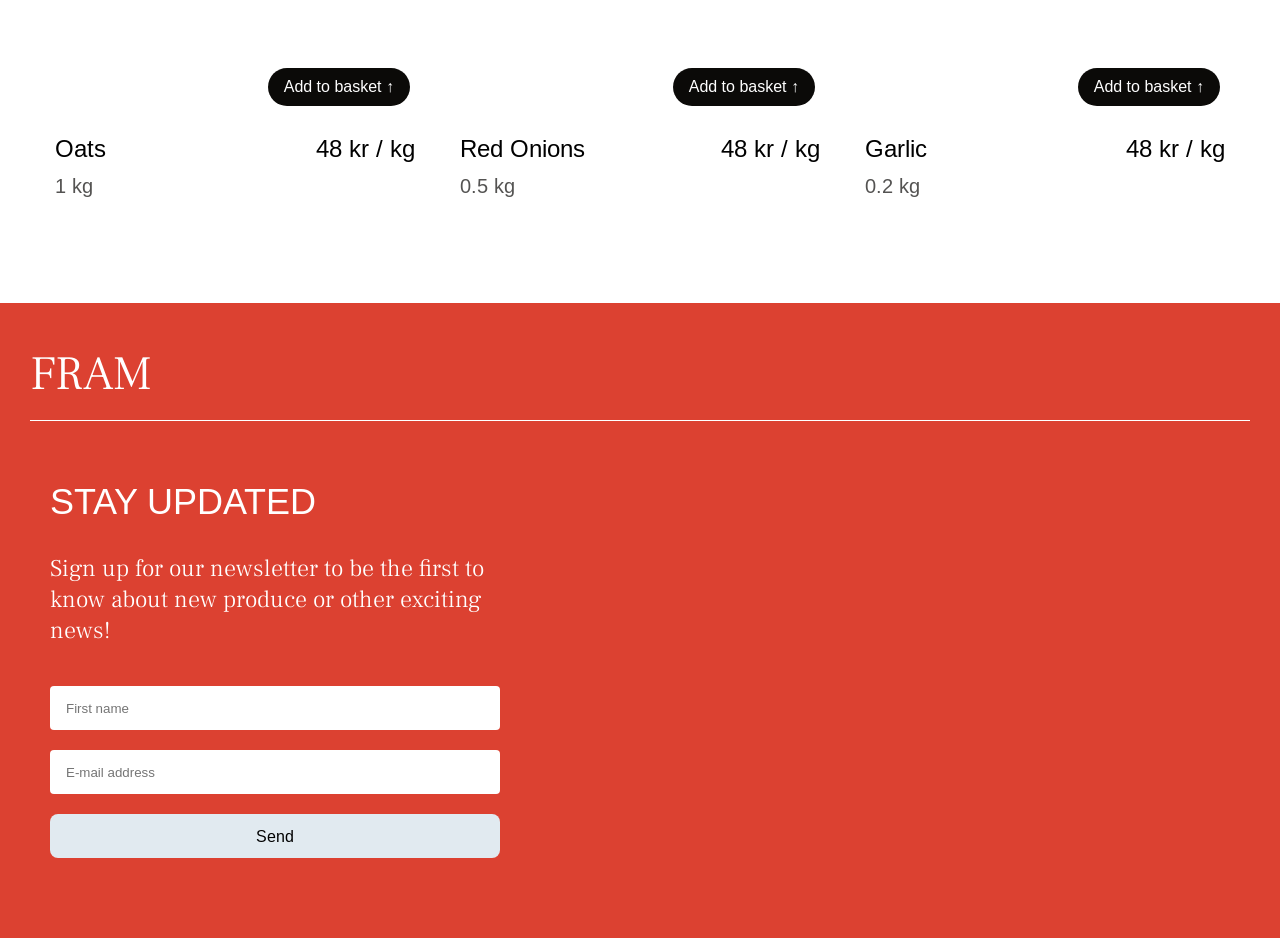
==== commit e4f8c0a3: "Added footer" ====
--- a/index.html
+++ b/index.html
@@ -249,6 +249,53 @@
 
 </section>
 
+<footer class="newsletter-section">
+
+    <div class="newsletter-container">
+
+        <h2 class="newsletter-logo">
+            FRAM
+        </h2>
+
+        <hr class="newsletter-divider">
+
+        <div class="newsletter-content">
+
+            <h3 class="newsletter-title">
+                STAY UPDATED
+            </h3>
+
+            <p class="newsletter-text">
+                Sign up for our newsletter to be the first to know about new 
+                produce or other exciting news!
+            </p>
+
+            <form class="newsletter-form">
+
+                <input
+                    type="text"
+                    id="firstname" 
+                    name="firstname"
+                    placeholder="First name">
+
+                <input
+                    type="email"
+                    id="userEmail" 
+                    name="userEmail"
+                    placeholder="E-mail address">
+
+                <button type="submit">
+                    Send
+                </button>
+
+            </form>
+
+        </div>
+
+    </div>
+
+</footer>
+
 
 
     </body>
--- a/style.css
+++ b/style.css
@@ -408,6 +408,98 @@
   font-weight: 400;
 }
 
+/* NEWSLETTER */
+
+.newsletter-section {
+    background: #DC4131;
+
+    padding: 40px 30px 80px;
+}
+
+/* Main container */
+.newsletter-container {
+    max-width: 1400px;
+    margin: 0 auto;
+}
+
+.newsletter-logo {
+    color: white;
+
+    font-family: "Frank Ruhl Libre", serif;
+    font-size: 48px;
+    font-weight: 300;
+    font-style: light;
+
+    margin-bottom: 15px;
+}
+
+.newsletter-divider {
+    border: none;
+    height: 1px;
+
+    background: white;
+
+    margin-bottom: 60px;
+}
+
+.newsletter-content {
+    max-width: 450px;
+    margin-left: 20px;
+}
+
+.newsletter-title {
+    color: white;
+
+  font-family: "Arimo", sans-serif;
+  font-size: 36px;
+  font-weight: 400;
+  text-transform: uppercase;
+
+    margin-bottom: 30px;
+}
+
+.newsletter-text {
+    color: white;
+
+    font-family: "Frank Ruhl Libre", serif;
+    font-size: 24px;
+    font-weight: 300;
+    font-style: light;
+
+    margin-bottom: 40px;
+}
+
+.newsletter-form {
+    display: flex;
+    flex-direction: column;
+    gap: 20px;
+}
+
+.newsletter-form input {
+    height: 44px;
+
+    border: none;
+    border-radius: 4px;
+
+    padding: 10px 16px;
+    gap: 10px
+}
+
+
+.newsletter-form button {
+    height: 44px;
+
+    border: none;
+    border-radius: 8px;
+
+    background: #E1EAF0;
+
+    font-family: "Arimo", sans-serif;
+    font-size: 16px;
+    font-weight: 400;
+    text-align: center;
+
+}
 
 
 
@@ -570,9 +662,31 @@
         font-size: 20px;
     }
 
-}
-
-
-
-
-
+    /* NEWSLETTER */
+
+      .newsletter-section {
+        padding: 30px 20px 60px;
+    }
+
+    .newsletter-logo {
+        font-size: 48px;
+    }
+
+    .newsletter-title {
+        font-size: 24px;
+    }
+
+    .newsletter-text {
+        font-size: 16px;
+    }
+
+    .newsletter-content {
+        max-width: 100%;
+    }
+
+}
+
+
+
+
+
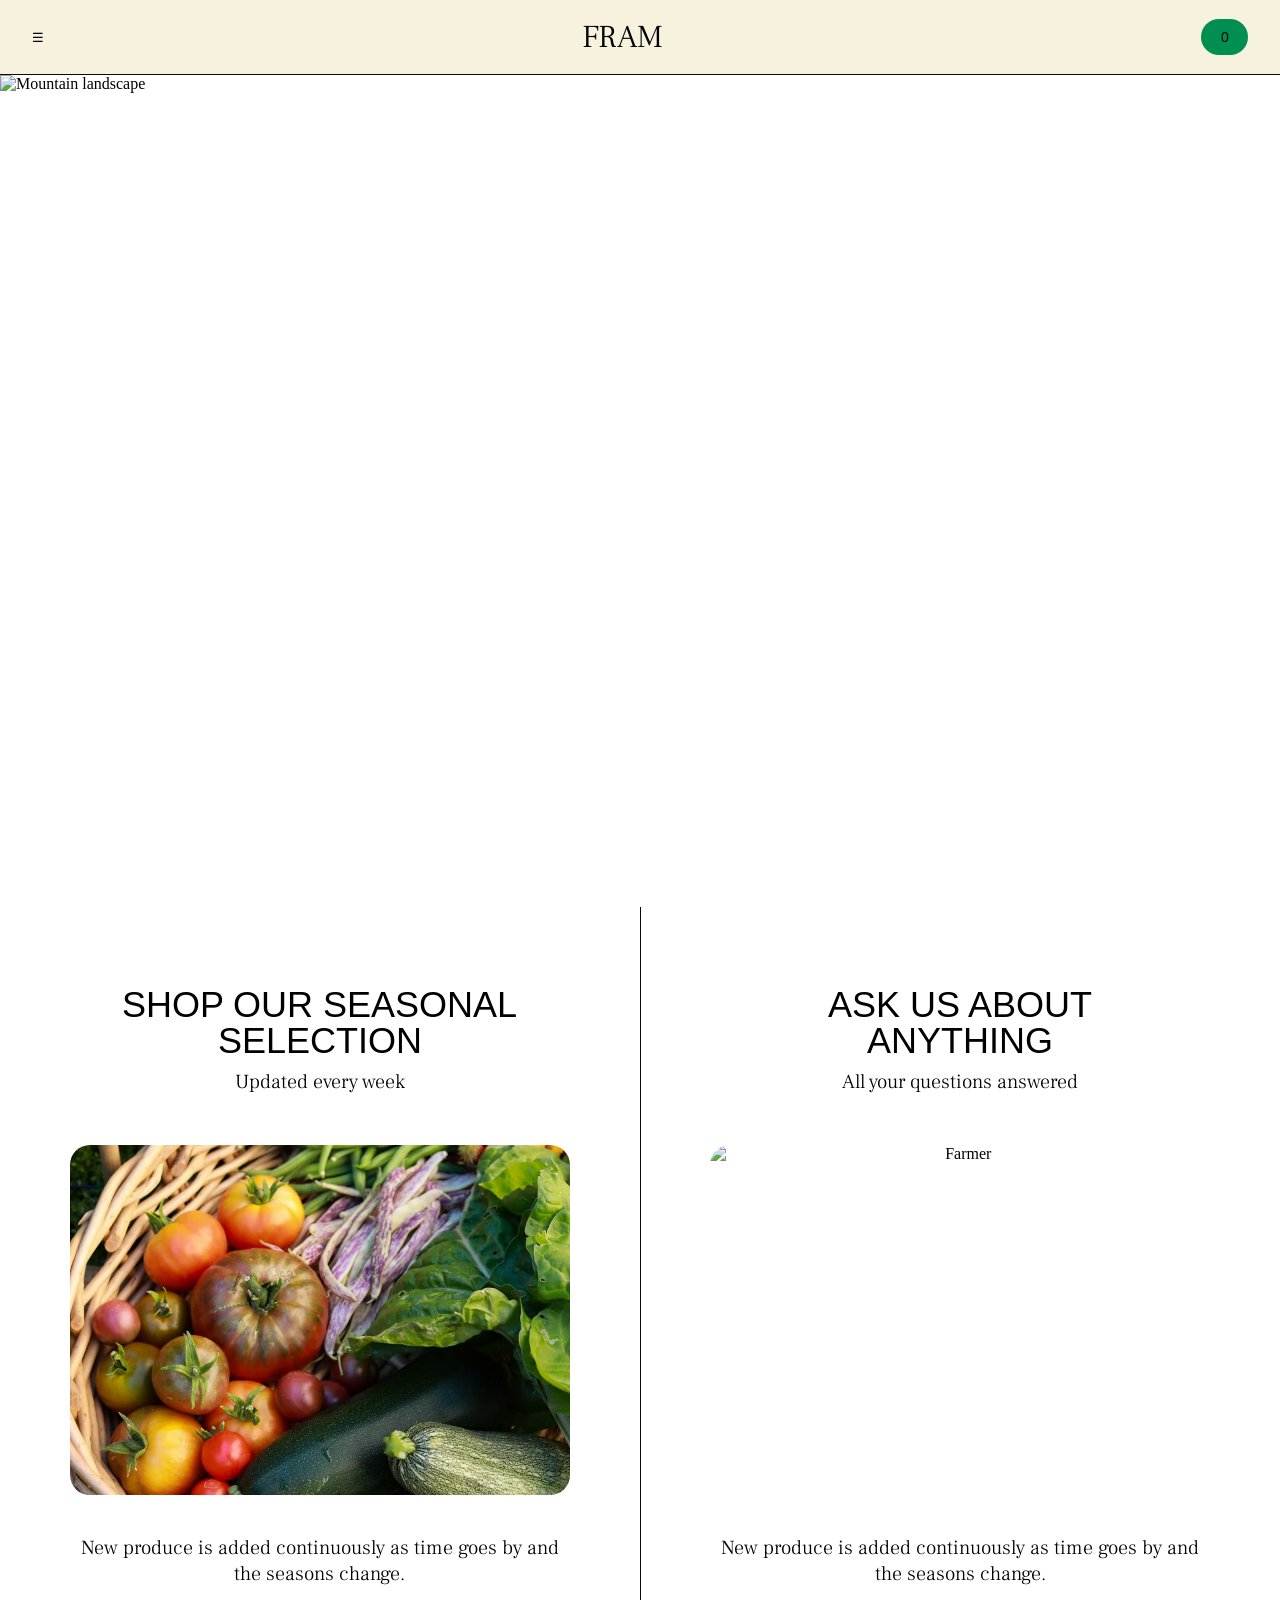
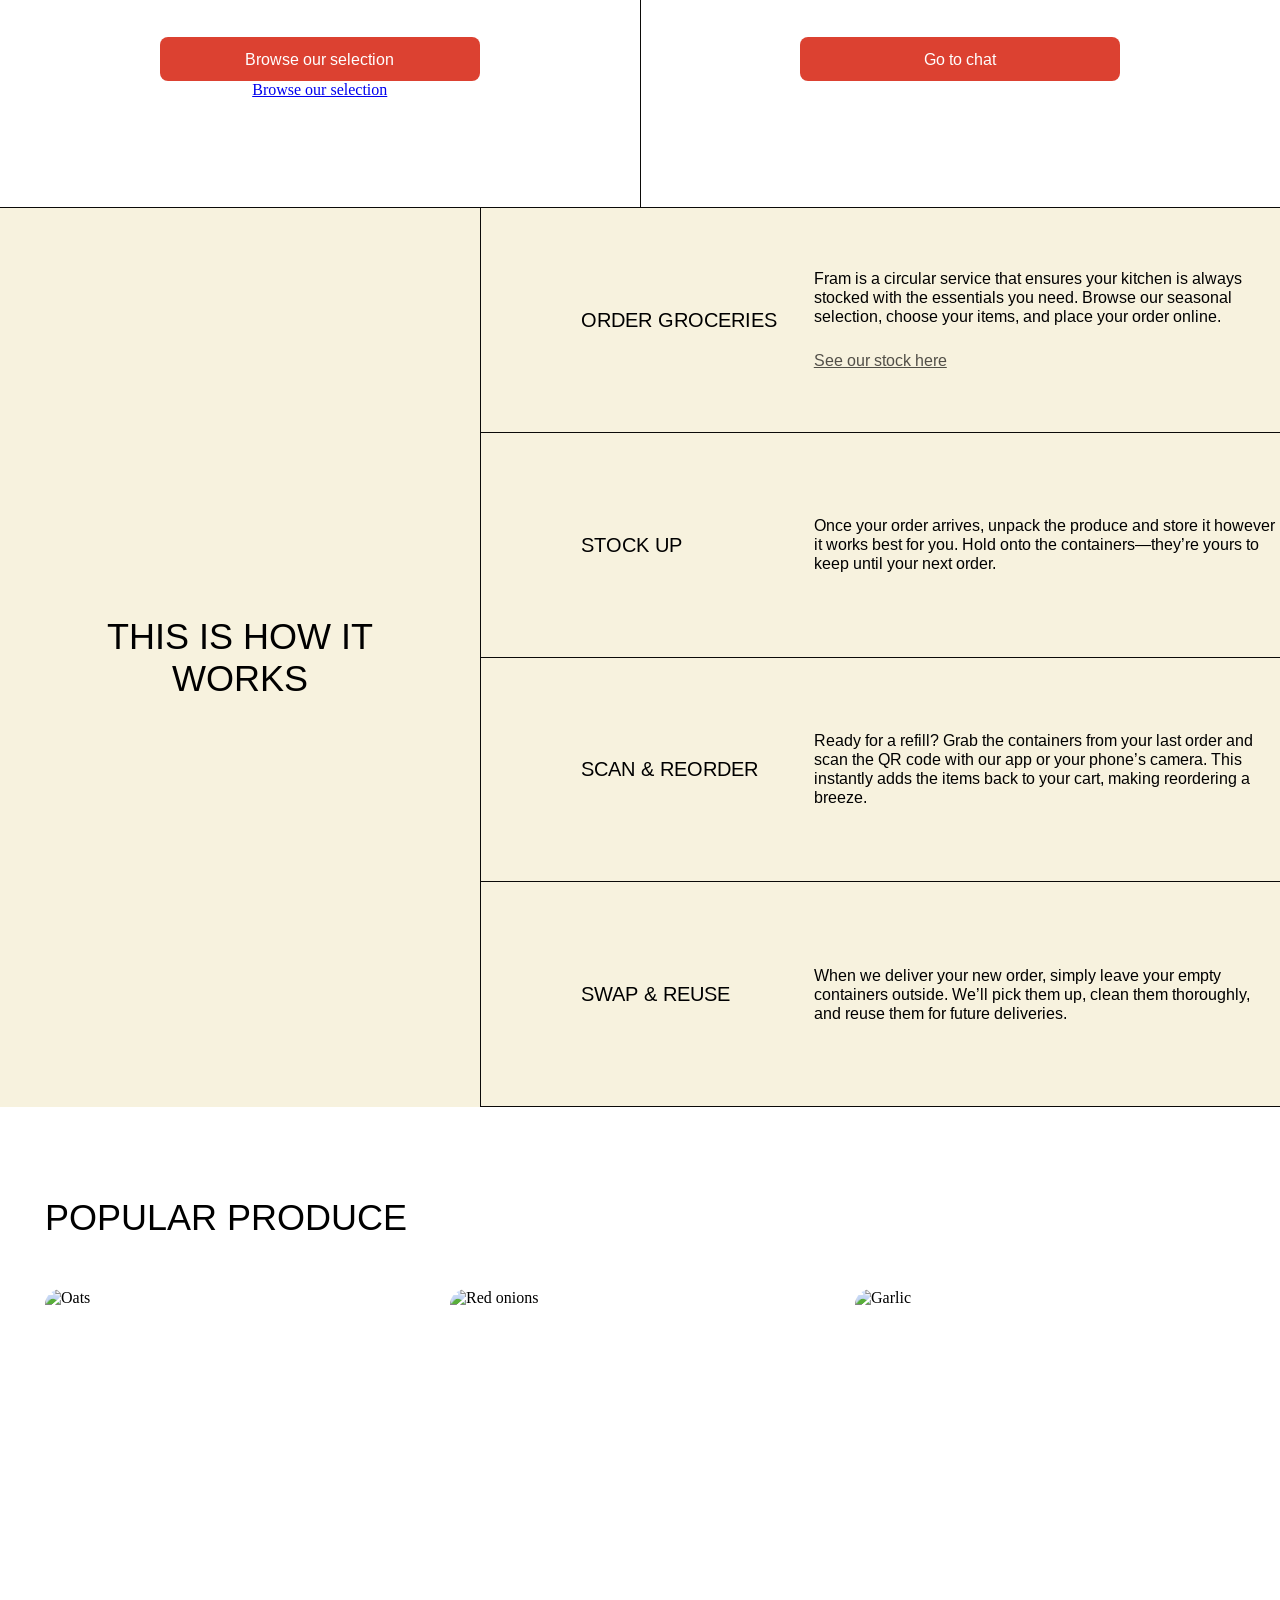
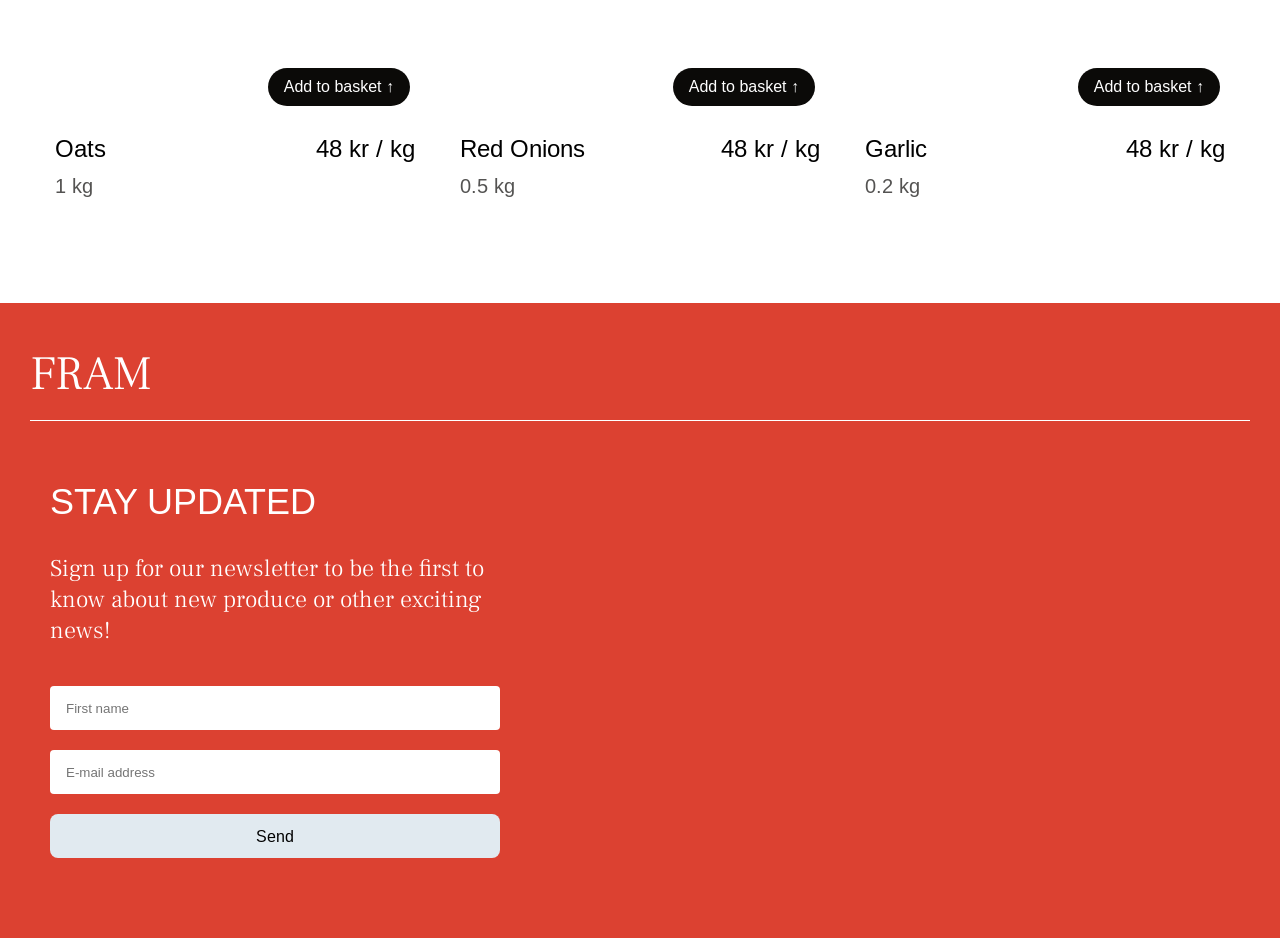
==== commit 23d66248: "Added product page" ====
--- a/index.html
+++ b/index.html
@@ -67,6 +67,10 @@
 
               <button>Browse our selection</button>
 
+              <a href="produce.html" class="seasonal-btn">
+              Browse our selection
+              </a>
+
            </div>
 
            <!-- Card 2 -->
--- a/style.css
+++ b/style.css
@@ -334,7 +334,6 @@
 
   overflow: hidden;
 
-
 }
 
 /*Make Images Fill the Card*/
@@ -688,5 +687,82 @@
 
 
 
-
-
+/* ====================== 
+
+PRODUCE PAGE
+
+====================== */
+
+
+.produce-page {
+    background: #F7F2DE;
+    padding: 60px 30px;
+}
+
+.produce-header {
+    display: flex;
+
+    justify-content: space-between;
+    align-items: center;
+
+    padding: 12px 30px;
+
+    border-bottom: 1px solid #666;
+
+    background: #ece9d8;
+}
+
+.produce-intro {
+    max-width: 500px;
+    margin-bottom: 50px;
+}
+
+.produce-intro h2 {
+    font-family: "Arimo", sans-serif;
+    font-size: 36px;
+    font-weight: 400;
+    text-transform: uppercase;
+    margin-bottom: 20px;
+}
+
+.produce-intro p {
+    font-family: "Arimo", sans-serif;
+    font-size: 20px;
+    font-weight: 400;
+}
+
+.produce-grid {
+    display: flex;
+    flex-wrap: wrap;
+    gap: 20px;
+}
+
+
+.product-card {
+    width: calc(33.333% - 14px);
+}
+
+@media (max-width: 768px) {
+
+    .product-card {
+        width: 100%;
+    }
+
+    .produce-page {
+        padding: 40px 20px;
+    }
+
+    .produce-intro h2 {
+        font-size: 24px;
+    }
+
+    .produce-intro p {
+        font-size: 18px;
+    }
+
+    .produce-grid img {
+            max-height: 279px;
+
+    }
+
+}
